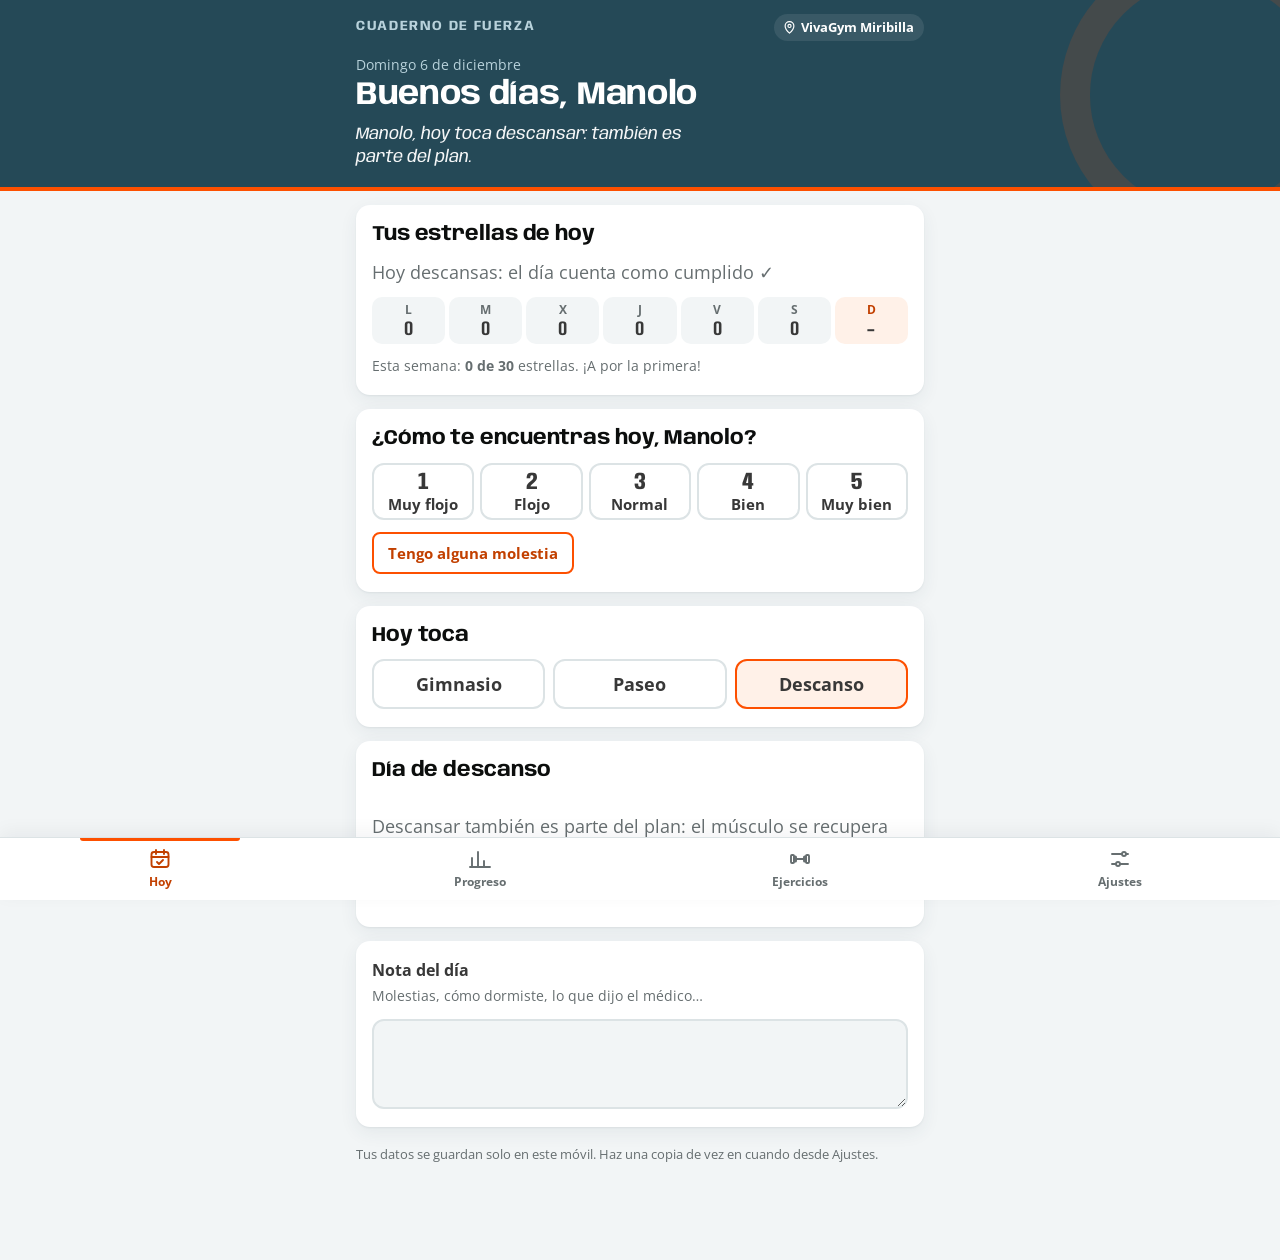
==== aita/index.html @ 925929ec "Lista de lo que se puede y no se puede hacer en Tekniker - herramientas/lista-lugares.mjs genera fot" ====
<!doctype html>
<html lang="es">
<head>
<meta charset="utf-8">
<meta name="viewport" content="width=device-width, initial-scale=1, viewport-fit=cover">
<title>Manolo · Cuaderno de Fuerza</title>
<meta name="theme-color" content="#254957">
<meta name="apple-mobile-web-app-capable" content="yes">
<meta name="mobile-web-app-capable" content="yes">
<meta name="apple-mobile-web-app-title" content="Aita">
<link rel="manifest" href="manifest.webmanifest">
<link rel="icon" type="image/png" sizes="192x192" href="../comun/icono-192.png">
<link rel="apple-touch-icon" href="../comun/icono-180.png">
<link rel="preconnect" href="https://fonts.googleapis.com">
<link rel="preconnect" href="https://fonts.gstatic.com" crossorigin>
<link rel="stylesheet" href="https://fonts.googleapis.com/css2?family=Anybody:ital,wdth,wght@0,50..150,400..800;1,50..150,400..800&family=Open+Sans:ital,wght@0,400;0,600;0,700;1,400&display=swap">
<link rel="stylesheet" href="../comun/estilos.css?v=21">
<style>[hidden]{display:none!important}</style>
</head>
<body>
<script>window.PERFIL = {"id": "aita", "nombre": "Manolo", "motor": "recuperacion", "clave": "cuaderno-aita", "migrarDe": "cuaderno-fuerza-v1", "gimnasio": "VivaGym Miribilla"};</script>
<script src="../comun/estadisticas.js?v=21"></script>
<script data-goatcounter="https://jon-apps.goatcounter.com/count"
        async src="//gc.zgo.at/count.js"></script>
<script src="../comun/iconos.js?v=21"></script>
<script src="../comun/base.js?v=21"></script>
<script src="../comun/catalogo.js?v=21"></script>
<script src="../comun/fichas.js?v=21"></script>
<script src="../comun/recuperacion.js?v=21"></script>
<script src="../comun/compartir.js?v=21"></script>
</body>
</html>
---- comun/estilos.css ----
/* Cuaderno de Fuerza, con el estilo de la sala (VivaGym Miribilla): fondo claro, naranja de
   marca para lo que se pulsa y el progreso, azul petróleo para la banda y los iconos. Títulos y
   números en Anybody (los números estrechos, por espacio), texto en Open Sans. Una columna,
   móvil primero. App personal: toma la paleta como inspiración, no el logo ni las fotos. */
:root {
  --bg: #F2F5F6;
  --card: #FFFFFF;
  --ink: #383838;
  --titulo: #0C0E0D;
  --muted: #666E70;
  --line: #DCE3E5;
  --accent: #FD5000;
  --accent-ink: #FFFFFF;
  --accent-texto: #C24000;
  --accent-soft: #FFF1E8;
  --sec: #6799AB;
  --sec-claro: #E1EBEE;
  --sec-oscuro: #254957;
  --band: #254957;
  --band-ink: #FFFFFF;
  --band-muted: #B8D2DB;
  --amber: #B95000;
  --amber-soft: #FFF4EC;
  --ok: #287D3C;
  --ok-soft: #EDF9F0;
  --warn: #DA1414;
  --warn-soft: #FEEFEF;
  --fig: #B7CBD2;
  --sombra: 0 1px 2px rgb(37 73 87 / .07), 0 6px 18px rgb(37 73 87 / .07);
  --f-body: "Open Sans", "Segoe UI", Roboto, Arial, sans-serif;
  --f-tit: "Anybody", "Arial Black", "Segoe UI", sans-serif;
  --f-num: "Anybody", "Arial Narrow", "Roboto Condensed", sans-serif;
  --radio: 14px;
}
@media (prefers-color-scheme: dark) {
  :root:not([data-theme="light"]) {
    --bg: #0F1416; --card: #182124; --ink: #E6EAEB; --titulo: #FFFFFF; --muted: #9AA8AD; --line: #2A363A;
    --accent: #FF6A1F; --accent-ink: #1A0D06; --accent-texto: #FF8A4D; --accent-soft: #3A2116;
    --sec: #7FB0C2; --sec-claro: #1F3138; --sec-oscuro: #9CC4D2;
    --band: #12262E; --band-ink: #FFFFFF; --band-muted: #8FB0BC;
    --amber: #FF9A57; --amber-soft: #3A2516; --ok: #6FCB86; --ok-soft: #153422; --warn: #FF7B73; --warn-soft: #3F1D1A;
    --fig: #34474E; --sombra: 0 1px 2px rgb(0 0 0 / .4);
    color-scheme: dark;
  }
}
:root[data-theme="dark"] {
  --bg: #0F1416; --card: #182124; --ink: #E6EAEB; --titulo: #FFFFFF; --muted: #9AA8AD; --line: #2A363A;
  --accent: #FF6A1F; --accent-ink: #1A0D06; --accent-texto: #FF8A4D; --accent-soft: #3A2116;
  --sec: #7FB0C2; --sec-claro: #1F3138; --sec-oscuro: #9CC4D2;
  --band: #12262E; --band-ink: #FFFFFF; --band-muted: #8FB0BC;
  --amber: #FF9A57; --amber-soft: #3A2516; --ok: #6FCB86; --ok-soft: #153422; --warn: #FF7B73; --warn-soft: #3F1D1A;
  --fig: #34474E; --sombra: 0 1px 2px rgb(0 0 0 / .4);
  color-scheme: dark;
}

/* ---------- Tema Tekniker ----------
   Para entrenar en el gimnasio de Tekniker (ver LUGARES en catalogo.js): azul eléctrico de la
   marca, gris grafito para el texto, azul marino en la banda y el amarillo del logo como detalle.
   Letra geométrica y fina (Albert Sans, parecida a la TT Hoves de su web) y botones en píldora.
   Inspirado en su web, sin usar su logo. */
:root[data-marca="tekniker"] {
  --bg: #F3F3F4; --card: #FFFFFF; --ink: #3C3C3B; --titulo: #1D1D1B; --muted: #6C757D; --line: #DEE2E6;
  --accent: #032CDD; --accent-ink: #FFFFFF; --accent-texto: #0223B1; --accent-soft: #E0E6FF;
  --sec: #456EEF; --sec-claro: #E9EDFE; --sec-oscuro: #022491;
  --band: #021A7A; --band-ink: #FFFFFF; --band-muted: #AFC0FF;
  --fig: #C5CDEB; --detalle: #FEDB00;
  --sombra: 0 1px 2px rgb(2 26 122 / .06), 0 6px 18px rgb(2 26 122 / .06);
  --f-body: "Albert Sans", "Segoe UI", Roboto, Arial, sans-serif;
  --f-tit: "Albert Sans", "Segoe UI", Roboto, Arial, sans-serif;
  --f-num: "Albert Sans", "Segoe UI", Roboto, Arial, sans-serif;
  --peso-tit: 600; --radio-btn: 999px;
}
@media (prefers-color-scheme: dark) {
  :root[data-marca="tekniker"]:not([data-theme="light"]) {
    --bg: #0B0F1E; --card: #141A2E; --ink: #E7E9F0; --titulo: #FFFFFF; --muted: #9AA3BD; --line: #263050;
    --accent: #5C7CFF; --accent-ink: #FFFFFF; --accent-texto: #9DB0FF; --accent-soft: #1B2556;
    --sec: #7B95FF; --sec-claro: #1A2242; --sec-oscuro: #B3C2FF;
    --band: #0A1450; --band-ink: #FFFFFF; --band-muted: #9DB0FF; --fig: #2E3960;
    --sombra: 0 1px 2px rgb(0 0 0 / .4);
  }
}
:root[data-marca="tekniker"][data-theme="dark"] {
  --bg: #0B0F1E; --card: #141A2E; --ink: #E7E9F0; --titulo: #FFFFFF; --muted: #9AA3BD; --line: #263050;
  --accent: #5C7CFF; --accent-ink: #FFFFFF; --accent-texto: #9DB0FF; --accent-soft: #1B2556;
  --sec: #7B95FF; --sec-claro: #1A2242; --sec-oscuro: #B3C2FF;
  --band: #0A1450; --band-ink: #FFFFFF; --band-muted: #9DB0FF; --fig: #2E3960;
  --sombra: 0 1px 2px rgb(0 0 0 / .4);
}
:root[data-marca="tekniker"] .btn { border-radius: var(--radio-btn); }
:root[data-marca="tekniker"] .hero::after { background: linear-gradient(90deg, var(--accent) 0 82%, var(--detalle) 82%); }
:root[data-marca="tekniker"] .hero::before { border-color: rgb(255 255 255 / .06); border-radius: 0; transform: rotate(45deg); }
:root[data-marca="tekniker"] .hero h1, :root[data-marca="tekniker"] h2 { font-weight: var(--peso-tit); letter-spacing: -.015em; }
:root[data-marca="tekniker"] .marca { font-weight: 600; }
:root[data-marca="tekniker"] .num { font-stretch: normal; }

/* ---------- Base ---------- */
* { box-sizing: border-box; }
body {
  margin: 0; background: var(--bg); color: var(--ink);
  font-family: var(--f-body); font-size: 18px; line-height: 1.45;
  padding-bottom: calc(96px + env(safe-area-inset-bottom, 0px));
}
.wrap { max-width: 600px; margin: 0 auto; display: grid; gap: 14px;
  padding-left: max(16px, env(safe-area-inset-left, 0px)); padding-right: max(16px, env(safe-area-inset-right, 0px)); padding-block: 14px 0; }
h1, h2, h3 { margin: 0; text-wrap: balance; }
h1, h2 { color: var(--titulo); }
h2 { font-family: var(--f-tit); font-weight: 700; font-size: 1.28rem; letter-spacing: -.005em; line-height: 1.15; }
h3 { font-size: 1.05rem; }
.eyebrow { font-size: .74rem; letter-spacing: .1em; text-transform: uppercase; color: var(--muted); font-weight: 700; }
.num { font-family: var(--f-num); font-stretch: 78%; font-weight: 600; font-variant-numeric: tabular-nums; }
.muted { color: var(--muted); }
.small { font-size: .9rem; }
.card { background: var(--card); border-radius: var(--radio); padding: 18px 16px; display: grid; gap: 12px; min-width: 0; box-shadow: var(--sombra); }
.top { display: flex; justify-content: space-between; align-items: baseline; gap: 12px; flex-wrap: wrap; }
.fila { display: flex; gap: 10px; flex-wrap: wrap; align-items: center; }
.estado-datos { font-size: .82rem; color: var(--muted); margin: 4px 0 0; }
button, input, select, textarea { font: inherit; color: inherit; }
button { cursor: pointer; }
button:focus-visible, input:focus-visible, select:focus-visible, textarea:focus-visible, a:focus-visible, label.btn:focus-within { outline: 3px solid var(--sec); outline-offset: 2px; }
a { color: var(--accent-texto); }

/* ---------- Cabecera (banda) ---------- */
.hero { background: var(--band); color: var(--band-ink); position: relative; overflow: hidden; }
.hero::after { content: ""; position: absolute; left: 0; right: 0; bottom: 0; height: 4px; background: var(--accent); }
.hero::before { content: ""; position: absolute; right: -70px; top: -50px; width: 230px; height: 230px; border-radius: 50%; border: 30px solid rgb(253 80 0 / .14); }
.hero-in { position: relative; max-width: 600px; margin: 0 auto; display: grid; gap: 4px;
  padding-left: max(16px, env(safe-area-inset-left, 0px)); padding-right: max(16px, env(safe-area-inset-right, 0px));
  padding-block: calc(14px + env(safe-area-inset-top, 0px)) 22px; }
.hero-top { display: flex; justify-content: space-between; align-items: center; gap: 10px; margin-bottom: 10px; flex-wrap: wrap; }
.marca { font-family: var(--f-tit); font-weight: 700; letter-spacing: .12em; text-transform: uppercase; font-size: .85rem; color: var(--band-muted); }
.gym { display: inline-flex; align-items: center; gap: 4px; font-size: .8rem; font-weight: 700; padding: 4px 10px 4px 8px; border-radius: 999px; background: rgb(255 255 255 / .09); color: var(--band-ink); }
.gym:empty { display: none; }
.gym .ui-icono { width: 15px; height: 15px; }
.hero-fecha { margin: 0; color: var(--band-muted); font-size: .9rem; }
.hero-fecha::first-letter { text-transform: uppercase; }
.hero h1 { font-family: var(--f-tit); font-weight: 700; font-size: 2rem; line-height: 1.08; letter-spacing: -.01em; color: var(--band-ink); }
.hero-msg { margin: 6px 0 0; font-family: var(--f-tit); font-style: italic; font-size: 1.05rem; line-height: 1.35; color: var(--band-ink); opacity: .95; max-width: 38ch; }

/* ---------- Pestañas ---------- */
nav.tabs {
  position: fixed; left: 0; right: 0; bottom: 0; z-index: 5;
  background: var(--card); box-shadow: 0 -1px 0 var(--line), 0 -6px 18px rgb(15 22 38 / .05);
  display: grid; padding-bottom: env(safe-area-inset-bottom, 0px);
  padding-left: env(safe-area-inset-left, 0px); padding-right: env(safe-area-inset-right, 0px);
}
nav.tabs button { min-height: 62px; border: 0; background: transparent; color: var(--muted); display: grid; justify-items: center; align-content: center; gap: 2px; font-size: .78rem; font-weight: 700; position: relative; }
nav.tabs button .ui-icono { width: 24px; height: 24px; }
nav.tabs button[aria-selected="true"] { color: var(--accent-texto); }
nav.tabs button[aria-selected="true"]::before { content: ""; position: absolute; top: 0; left: 25%; right: 25%; height: 3px; border-radius: 0 0 3px 3px; background: var(--accent); }
.ui-icono { width: 20px; height: 20px; flex: none; }
.ui-icono.grande { width: 34px; height: 34px; }

/* ---------- Botones, chips y campos ---------- */
.btn { min-height: 50px; padding: 10px 18px; border-radius: 8px; border: 2px solid var(--accent); background: var(--accent); color: var(--accent-ink); font-weight: 700; display: inline-flex; align-items: center; justify-content: center; gap: 8px; }
.btn.sec { background: transparent; color: var(--accent-texto); }
.btn.peq { min-height: 42px; padding: 6px 14px; font-size: .95rem; }
label.btn { cursor: pointer; }
.enlace { background: none; border: 0; padding: 0; color: var(--accent-texto); font-weight: 700; text-decoration: underline; text-underline-offset: 3px; min-height: 32px; }
.chips { display: grid; grid-template-columns: repeat(3, 1fr); gap: 8px; }
.chip { min-height: 50px; border-radius: 12px; border: 2px solid var(--line); background: var(--card); font-weight: 700; padding: 6px; color: var(--ink); }
.chip[aria-pressed="true"] { border-color: var(--accent); background: var(--accent-soft); }
.chip:disabled { opacity: .45; cursor: not-allowed; }
.chip.mini { min-height: 36px; padding: 4px 12px; font-size: .85rem; font-weight: 700; border-radius: 999px; }
.chip.mini[data-rod][aria-pressed="true"] { border-color: var(--warn); background: var(--warn-soft); }
.chips.cuatro, .chips.cinco { grid-template-columns: repeat(5, 1fr); }
.chips.cuatro { grid-template-columns: repeat(4, 1fr); }
.chips.cuatro .chip, .chips.cinco .chip { display: grid; gap: 2px; align-content: center; line-height: 1.15; padding: 8px 6px; }
.chips.cuatro .chip b, .chips.cinco .chip b { font-family: var(--f-tit); font-size: 1.05rem; }
.chips.cuatro .chip .small, .chips.cinco .chip .small { font-weight: 400; color: var(--muted); font-size: .76rem; }
@media (max-width: 620px) { .chips.cinco { grid-template-columns: repeat(3, 1fr); } }
@media (max-width: 520px) { .chips.cuatro { grid-template-columns: repeat(2, 1fr); } }
.escala { display: grid; grid-template-columns: repeat(5, 1fr); gap: 6px; }
.escala .chip { padding: 4px; font-size: .95rem; line-height: 1.15; }
.escala .chip b { display: block; font-family: var(--f-num); font-stretch: 80%; font-size: 1.5rem; }
.escala11 { display: grid; grid-template-columns: repeat(11, 1fr); gap: 4px; }
.escala11 .chip { min-height: 44px; padding: 0; font-family: var(--f-num); font-stretch: 80%; font-size: 1.2rem; }
@media (max-width: 480px) { .escala11 { grid-template-columns: repeat(6, 1fr); } }
.sens { display: flex; gap: 6px; flex-wrap: wrap; }
.sens .chip { min-height: 40px; padding: 4px 12px; font-size: .9rem; }
.campos { display: flex; gap: 10px; flex-wrap: wrap; align-items: end; }
.campos .btn { align-self: end; }
.campo { display: grid; gap: 4px; font-size: .85rem; color: var(--muted); min-width: 0; }
.campo select { width: 100%; }
.campo input:not([type="file"]):not(.texto):not(.corto) { width: 92px; min-height: 48px; border: 2px solid var(--line); border-radius: 10px; background: var(--bg); padding: 4px 10px; font-family: var(--f-num); font-stretch: 78%; font-weight: 600; font-size: 1.35rem; color: var(--ink); }
select { min-height: 48px; border: 2px solid var(--line); border-radius: 10px; background: var(--bg); padding: 4px 10px; max-width: 100%; color: var(--ink); }
.texto { min-height: 48px; border: 2px solid var(--line); border-radius: 12px; background: var(--bg); padding: 6px 14px; width: 100%; color: var(--ink); }
.area { font: inherit; font-size: .95rem; color: var(--ink); background: var(--bg); border: 2px solid var(--line); border-radius: 12px; padding: 10px; width: 100%; }
input.corto { width: 80px; min-height: 48px; border: 2px solid var(--line); border-radius: 10px; background: var(--bg); padding: 4px 10px; font-family: var(--f-num); font-stretch: 78%; font-weight: 600; font-size: 1.25rem; color: var(--ink); }
.lista-ajustes { display: grid; gap: 0; }
.lista-ajustes label { display: flex; align-items: center; gap: 12px; padding-block: 10px; border-top: 1px solid var(--line); min-height: 52px; }
.lista-ajustes input[type="checkbox"] { width: 26px; height: 26px; accent-color: var(--accent); flex: none; }
.lista-check { display: flex; gap: 12px; align-items: center; min-height: 44px; }
.lista-check input { width: 24px; height: 24px; accent-color: var(--accent); flex: none; }
details { border-top: 1px solid var(--line); padding-block: 10px; }
details summary { cursor: pointer; min-height: 32px; }
.grid-botones { display: grid; gap: 10px; }

/* ---------- Avisos ---------- */
.alerta { background: var(--warn-soft); border-left: 4px solid var(--warn); border-radius: 12px; padding: 14px 16px; display: grid; gap: 6px; }
.alerta strong { color: var(--warn); }
.aviso { background: var(--amber-soft); border-radius: 12px; padding: 10px 14px; font-size: .95rem; margin: 0; }
.nota { margin: 0; font-size: .95rem; color: var(--muted); border-left: 3px solid var(--line); padding-left: 10px; }
.sube { font-size: .9rem; color: var(--amber); font-weight: 700; }

/* ---------- Semana y progreso ---------- */
.semana { grid-template-columns: auto 1fr; align-items: center; gap: 14px; }
.puntos { display: flex; gap: 6px; }
.puntos i { width: 18px; height: 18px; border-radius: 50%; border: 2px solid var(--accent); }
.puntos i.lleno { background: var(--accent); }
.puntos i.dep { background: var(--sec); border-color: var(--sec); }
.puntos i.fuerza.hecho { background: var(--accent); }
.puntos i.cardio { border-color: var(--sec); border-style: dashed; }
.puntos i.cardio.hecho { background: var(--sec); border-style: solid; }
.grande { font-size: 1.7rem; }
.progreso-dia { height: 10px; background: var(--accent-soft); border-radius: 6px; overflow: hidden; }
.progreso-dia i { display: block; height: 100%; background: var(--accent); width: 0; transition: width .3s; border-radius: 6px; }
.tiles { display: grid; grid-template-columns: repeat(3, 1fr); gap: 10px; }
.tile { background: var(--card); border-radius: var(--radio); padding: 14px 12px; display: grid; gap: 2px; min-width: 0; box-shadow: var(--sombra); }
.tile .num { font-size: 2.3rem; line-height: 1; color: var(--accent-texto); font-weight: 700; }
.tile span:last-child { font-size: .82rem; color: var(--muted); }
@media (max-width: 380px) { .tiles .num { font-size: 1.8rem; } .escala .chip { font-size: .8rem; } }
.grafico { width: 100%; height: auto; display: block; }
.grafico text { fill: var(--muted); font-family: var(--f-body); font-size: 12px; }
.grafico .rejilla { stroke: var(--line); stroke-width: 1; }
.leyenda { display: flex; flex-wrap: wrap; gap: 14px; margin: 0; color: var(--muted); }
.leyenda i { display: inline-block; width: 12px; height: 12px; border-radius: 3px; margin-right: 6px; vertical-align: -1px; }
.leyenda i.raya { height: 0; border-top: 2px dashed var(--sec-oscuro); border-radius: 0; vertical-align: 3px; }
.historial { display: grid; gap: 0; }
.hist { display: flex; justify-content: space-between; gap: 12px; padding-block: 10px; border-top: 1px solid var(--line); }
.hist:first-child { border-top: 0; }

/* ---------- Iconos de músculo y de material ---------- */
.musculo { width: 44px; height: 62px; flex: none; display: block; }
.musculo.grande { width: 72px; height: 100px; }
.musculo-btn { flex: none; width: 60px; height: 72px; border-radius: 14px; border: 0; padding: 5px 0; background: var(--sec-claro); display: grid; place-items: center; }
.musculo-btn.peq { width: 50px; height: 64px; border-radius: 12px; padding: 4px 0; }
.ap-icono { width: 100%; height: 100%; }
.ap-chip { width: 26px; height: 26px; border-radius: 7px; object-fit: cover; flex: none; display: inline-grid; place-items: center; }
.ap-chip.sin-foto { background: var(--sec-claro); color: var(--sec-oscuro); padding: 3px; }
.item-foto { width: 52px; height: 52px; border-radius: 12px; object-fit: cover; flex: none; display: grid; place-items: center; }
.item-foto.sin-foto { background: var(--sec-claro); color: var(--sec-oscuro); padding: 12px; }

/* ---------- Ejercicio en la sesión (rutina) ---------- */
.calent { display: grid; gap: 0; padding: 4px 0 6px; border-bottom: 1px solid var(--line); }
.ejr { display: grid; gap: 10px; padding-block: 18px; border-bottom: 1px solid var(--line); min-width: 0; }
.ejr:last-child { border-bottom: 0; }
.ejr-cab { display: flex; gap: 12px; align-items: start; }
.ejr-tit { flex: 1; min-width: 0; display: grid; gap: 1px; }
.ejr h3 { font-size: 1.15rem; }
.ejr.hecho h3 { color: var(--muted); }
.ejr.hecho h3::after { content: " ✓"; color: var(--ok); }
.ej-grupo { font-size: .74rem; letter-spacing: .08em; text-transform: uppercase; color: var(--accent-texto); font-weight: 700; }
.ej-nombre { font-weight: 700; font-size: 1.1rem; }
.ej-pauta { font-size: .92rem; color: var(--muted); }
.ayuda-btn { flex: none; width: 40px; height: 40px; border-radius: 50%; border: 2px solid var(--accent); background: transparent; color: var(--accent-texto); font-weight: 700; font-size: 1.15rem; }
.variantes { display: flex; gap: 6px; flex-wrap: wrap; }
.chip.var { display: inline-flex; align-items: center; gap: 8px; min-height: 42px; padding: 4px 12px 4px 6px; font-size: .88rem; border-radius: 12px; }
.ap-linea { display: inline-flex; align-items: center; gap: 8px; justify-self: start; background: none; border: 0; padding: 0; color: var(--muted); font-size: .9rem; font-weight: 700; }
.ajuste-maq { margin: 0; color: var(--ink); background: var(--bg); border-radius: 8px; padding: 6px 10px; }
.ultima { margin: 0; color: var(--ink); font-size: 1.08rem; letter-spacing: .01em; }
.consejo { margin: 0; font-size: .92rem; border-radius: 10px; padding: 8px 12px; background: var(--accent-soft); }
.consejo.sube { background: var(--amber-soft); }
.consejo.sube::before { content: "↑ "; font-weight: 700; color: var(--amber); }
.series { display: grid; gap: 6px; }
.serie { display: grid; grid-template-columns: 30px minmax(0, 1fr) 44px minmax(0, 1fr) 30px 48px; gap: 6px; align-items: center; }
.series.sin-peso .serie { grid-template-columns: 30px minmax(0, 1fr) 30px 48px; }
.serie .sn { font-family: var(--f-num); font-stretch: 78%; font-weight: 600; font-size: 1.25rem; color: var(--muted); text-align: center; line-height: 1; }
.serie .sn sup { display: block; font-family: var(--f-body); font-size: .6rem; letter-spacing: .04em; text-transform: uppercase; }
.serie input { width: 100%; min-height: 48px; border: 2px solid var(--line); border-radius: 10px; background: var(--bg); padding: 4px 8px; font-family: var(--f-num); font-stretch: 78%; font-weight: 600; font-size: 1.35rem; color: var(--ink); }
.serie input::placeholder { color: var(--muted); opacity: .55; }
.serie .u { font-size: .8rem; color: var(--muted); }
.serie.ok input { border-color: transparent; background: var(--ok-soft); }
.ej-acciones { gap: 6px; }
.superserie { display: grid; gap: 4px; margin-top: 12px; padding: 12px; border: 2px dashed var(--line); border-radius: 14px; }
.superserie .ejr:last-child { padding-bottom: 4px; }

/* Check redondo (compartido por las dos libretas) */
.check { width: 56px; height: 56px; border-radius: 50%; border: 3px solid var(--line); background: transparent; display: grid; place-items: center; }
.check svg { width: 28px; height: 28px; stroke: #FFFFFF; stroke-width: 3.5; fill: none; opacity: 0; }
.check[aria-pressed="true"] { background: var(--ok); border-color: var(--ok); }
.check[aria-pressed="true"] svg { opacity: 1; }
.check.peq { width: 48px; height: 48px; border-width: 2px; }
.check.peq svg { width: 24px; height: 24px; }

/* ---------- Ejercicio en la sesión (recuperación) ---------- */
.ej { display: grid; grid-template-columns: 56px 1fr; gap: 12px; align-items: start; padding-block: 16px; border-top: 1px solid var(--line); }
.ej:first-of-type { border-top: 0; }
.ej-cuerpo { display: grid; gap: 8px; min-width: 0; }
.ej-cab { display: flex; gap: 10px; align-items: start; justify-content: space-between; }
.ej-tit { display: grid; min-width: 0; }
.ej-cab .musculo { width: 40px; height: 56px; }
.ej.hecho .ej-nombre { color: var(--muted); }

/* ---------- Temporizador de descanso ---------- */
#flotante { position: fixed; left: 0; right: 0; bottom: calc(62px + env(safe-area-inset-bottom, 0px)); z-index: 6; padding-left: max(12px, env(safe-area-inset-left, 0px)); padding-right: max(12px, env(safe-area-inset-right, 0px)); pointer-events: none; }
.descanso { pointer-events: auto; position: relative; overflow: hidden; max-width: 600px; margin: 0 auto 8px; display: flex; align-items: center; gap: 8px; background: var(--band); color: var(--band-ink); border-radius: 16px; padding: 10px 12px 14px; box-shadow: 0 8px 24px rgb(0 0 0 / .3); }
.descanso-txt { display: grid; flex: 1; min-width: 0; }
.descanso-txt .eyebrow { color: var(--band-muted); }
.descanso-txt b.num { font-size: 2.1rem; line-height: 1; }
.descanso-txt .small { opacity: .85; white-space: nowrap; overflow: hidden; text-overflow: ellipsis; }
.descanso .btn { border-color: var(--band-ink); }
.descanso .btn.sec { color: var(--band-ink); }
.descanso .btn:not(.sec) { background: var(--band-ink); color: var(--band); }
.descanso-barra { position: absolute; left: 0; bottom: 0; height: 5px; background: var(--accent); width: 100%; transition: width .25s linear; }
body.con-descanso { padding-bottom: calc(190px + env(safe-area-inset-bottom, 0px)); }

/* ---------- Hoja (panel desde abajo) ---------- */
#hoja { position: fixed; inset: 0; z-index: 20; display: grid; align-items: end; }
.hoja-fondo { position: absolute; inset: 0; background: rgb(6 10 20 / .55); }
.hoja { position: relative; background: var(--card); color: var(--ink); width: 100%; max-width: 620px; margin: 0 auto; max-height: 90vh; overflow-y: auto; overscroll-behavior: contain;
  border-radius: 22px 22px 0 0; display: grid; gap: 14px; align-content: start;
  padding-top: 22px; padding-bottom: calc(24px + env(safe-area-inset-bottom, 0px));
  padding-left: max(18px, env(safe-area-inset-left, 0px)); padding-right: max(18px, env(safe-area-inset-right, 0px)); }
.hoja::before { content: ""; position: absolute; top: 8px; left: 50%; width: 42px; height: 5px; margin-left: -21px; border-radius: 3px; background: var(--line); }
.hoja h2 { font-size: 1.4rem; }
.hoja h3 { margin: 0 0 6px; }
.hoja-cab { display: flex; justify-content: space-between; align-items: start; gap: 12px; }
.cerrar { flex: none; width: 44px; height: 44px; border-radius: 50%; border: 0; background: var(--bg); font-size: 1.6rem; line-height: 1; color: var(--ink); }
body.sin-scroll { overflow: hidden; }
.pasos { margin: 0; padding-left: 1.3em; display: grid; gap: 6px; }
.foto-grande { border-radius: 16px; overflow: hidden; background: var(--bg); border: 2px dashed var(--line); min-height: 140px; display: grid; place-items: center; }
.foto-grande img { width: 100%; max-height: 50vh; object-fit: contain; display: block; }
.foto-grande p { margin: 0; padding: 24px; text-align: center; color: var(--muted); }
.ficha-top { display: flex; gap: 16px; align-items: center; background: var(--sec-claro); border-radius: 16px; padding: 10px 16px; }
.ficha-txt { display: grid; gap: 4px; min-width: 0; }
.cambio { display: grid; grid-template-columns: auto 1fr; gap: 6px 12px; align-items: center; }
.cambio > b[aria-hidden] { grid-column: 1 / -1; color: var(--muted); padding-left: 14px; }
.cambio .musculo { width: 36px; height: 50px; }

/* ---------- Listas, filtros y control segmentado ---------- */
.filtro { display: grid; gap: 4px; min-width: 0; }
.zonas { display: flex; gap: 6px; overflow-x: auto; padding-bottom: 4px; scrollbar-width: thin; }
.zonas .chip { flex: none; }
.lista { display: grid; gap: 0; }
.item { display: grid; grid-template-columns: 52px 1fr; gap: 12px; align-items: center; text-align: left; background: none; border: 0; border-top: 1px solid var(--line); padding: 10px 0; min-height: 66px; color: var(--ink); width: 100%; }
.item:first-child { border-top: 0; }
.item:disabled { cursor: default; }
.item .musculo.item-ico { width: 52px; height: 62px; background: var(--sec-claro); border-radius: 12px; padding: 4px 6px; }
.item-txt { display: grid; gap: 2px; min-width: 0; }
.etiquetas { display: flex; flex-wrap: wrap; gap: 4px; margin-top: 2px; }
.etiqueta { font-size: .7rem; font-weight: 700; letter-spacing: .04em; text-transform: uppercase; color: var(--muted); background: var(--bg); border-radius: 6px; padding: 2px 7px; }
.seg { display: grid; grid-auto-flow: column; grid-auto-columns: 1fr; gap: 4px; background: var(--card); border-radius: 14px; padding: 4px; box-shadow: var(--sombra); }
.seg button { min-height: 44px; border: 0; border-radius: 10px; background: transparent; font-weight: 700; color: var(--muted); }
.seg button[aria-selected="true"] { background: var(--accent); color: var(--accent-ink); }

/* ---------- Portada ---------- */
.persona { display: grid; grid-template-columns: 1fr auto; align-items: center; gap: 12px; text-decoration: none; color: var(--ink); }
.persona b { font-family: var(--f-tit); font-size: 1.5rem; color: var(--titulo); }
.persona .flecha { font-family: var(--f-tit); font-size: 2rem; color: var(--accent-texto); }

@media (prefers-reduced-motion: reduce) { * { transition: none !important; scroll-behavior: auto !important; } }

/* ---------- Fotos compartidas ---------- */
.foto-grande { position: relative; }
.foto-origen { position: absolute; left: 10px; bottom: 10px; background: rgb(6 10 20 / .72); color: #FFFFFF; font-size: .78rem; font-weight: 700; border-radius: 8px; padding: 4px 9px; }
.item.sel-foto { grid-template-columns: 28px 52px 1fr; cursor: pointer; }
.item.sel-foto input { width: 24px; height: 24px; accent-color: var(--accent); }
.btn:disabled { opacity: .5; cursor: not-allowed; }
code { font-size: .85em; background: var(--bg); border-radius: 5px; padding: 1px 5px; word-break: break-all; }

/* ---------- Conexión con GitHub ---------- */
.gh-estado { background: var(--ok-soft); border-radius: 12px; padding: 10px 14px; font-size: .95rem; }
.qr { background: #FFFFFF; border-radius: 16px; padding: 14px; width: min(100%, 300px); justify-self: center; min-height: 120px; display: grid; place-items: center; }
.qr svg { width: 100%; height: auto; display: block; }
.toast { position: fixed; left: 50%; transform: translateX(-50%); bottom: calc(76px + env(safe-area-inset-bottom, 0px)); z-index: 30; background: var(--band); color: var(--band-ink); border-radius: 12px; padding: 12px 16px; font-weight: 700; box-shadow: 0 8px 24px rgb(0 0 0 / .3); max-width: calc(100% - 32px); }
.foto-grande.generica { border-style: solid; background: #ECEFF5; }
.semana .grande { display: block; line-height: 1.1; }

/* ---------- Celebraciones ---------- */
.toast.celebra { width: min(520px, calc(100% - 32px)); bottom: auto; top: calc(14px + env(safe-area-inset-top, 0px)); background: var(--accent); color: var(--accent-ink); font-size: 1.05rem; text-align: center; animation: entra .35s ease-out; }
@keyframes entra { from { transform: translate(-50%, -20px); opacity: 0; } }
.confeti { position: fixed; inset: 0; z-index: 40; pointer-events: none; overflow: hidden; }
.confeti i { position: absolute; top: -20px; width: 9px; height: 14px; border-radius: 2px; animation: cae linear forwards; }
@keyframes cae { to { transform: translate(var(--deriva), 105vh) rotate(var(--giro)); } }

/* ---------- Estrellas, paso a paso y semana (Aita) ---------- */
.estrella { display: inline-grid; flex: none; }
.estrella svg { width: 100%; height: 100%; fill: var(--line); }
.estrella.si svg { fill: var(--accent); }
.estrellas { display: grid; grid-template-columns: repeat(5, 1fr); gap: 4px; text-align: center; }
.estrellas > div { display: grid; justify-items: center; gap: 2px; font-size: .78rem; font-weight: 700; color: var(--muted); min-width: 0; }
.estrellas .estrella { width: 46px; height: 46px; }
.estrellas.mini { display: flex; gap: 3px; }
.estrellas.mini .estrella { width: 22px; height: 22px; }
.estrellas.grandes { display: flex; justify-content: center; gap: 4px; }
.estrellas.grandes .estrella { width: 50px; height: 50px; animation: brilla .5s ease-out backwards; }
.estrellas.grandes .estrella:nth-child(2) { animation-delay: .12s; } .estrellas.grandes .estrella:nth-child(3) { animation-delay: .24s; }
.estrellas.grandes .estrella:nth-child(4) { animation-delay: .36s; } .estrellas.grandes .estrella:nth-child(5) { animation-delay: .48s; }
@keyframes brilla { from { transform: scale(.2) rotate(-40deg); opacity: 0; } }
.semana-dias { display: grid; grid-template-columns: repeat(7, 1fr); gap: 4px; text-align: center; }
.semana-dias div { background: var(--bg); border-radius: 10px; padding: 4px 0 2px; display: grid; font-size: .75rem; font-weight: 700; color: var(--muted); }
.semana-dias div.hoy { background: var(--accent-soft); color: var(--accent-texto); }
.semana-dias b { font-family: var(--f-num); font-stretch: 78%; font-size: 1.25rem; color: var(--ink); line-height: 1.2; }
.btn.grande { min-height: 60px; font-size: 1.2rem; width: 100%; border-radius: 12px; }
.btn.verde { background: var(--ok); border-color: var(--ok); color: #FFFFFF; }
.paso-nombre { font-size: 1.6rem !important; }
.paso-foto { border-radius: 16px; overflow: hidden; background: var(--bg); display: grid; place-items: center; min-height: 140px; }
.paso-foto img { width: 100%; max-height: 32vh; object-fit: contain; display: block; }
.paso-foto.icono { background: var(--sec-claro); padding: 12px; }
.paso-pauta { margin: 0; font-size: 1.15rem; font-weight: 600; color: var(--ink); }
.paso-campos .campo { font-size: .95rem; }
.paso-campos .campo input:not([type="file"]):not(.texto):not(.corto) { width: 96px; min-height: 58px; font-size: 1.7rem; }
.paso-nav { display: flex; justify-content: space-between; gap: 10px; }
.paso-hecho { margin: 0; text-align: center; font-family: var(--f-tit); font-weight: 800; font-size: 1.8rem; color: var(--ok); }
.paso-sens { display: grid; grid-template-columns: repeat(3, 1fr); gap: 8px; }
.paso-sens .btn { min-height: 64px; font-size: 1.15rem; }
.estrella-nueva { margin: 0; display: flex; align-items: center; gap: 8px; font-weight: 700; color: var(--accent-texto); background: var(--accent-soft); border-radius: 12px; padding: 8px 12px; animation: aparece .4s ease-out; }
@keyframes aparece { from { transform: scale(.85); opacity: 0; } }
.estrella-nueva .estrella { width: 30px; height: 30px; }
.fiesta { text-align: center; display: grid; gap: 12px; justify-items: center; }
.fiesta h2 { font-size: 1.55rem; }
.familia { margin: 0; font-style: italic; background: var(--sec-claro); border-radius: 14px; padding: 12px 16px; }
.familia span { display: block; font-style: normal; font-weight: 700; margin-top: 4px; }
.mejora { margin: 0; color: var(--ok); font-weight: 700; }
.semana-img { width: 100%; border-radius: 14px; box-shadow: var(--sombra); }

/* ---------- Álbum de cromos (rutina) ---------- */
.album { display: grid; grid-template-columns: repeat(3, minmax(0, 1fr)); gap: 8px; }
.cromo { position: relative; display: grid; gap: 4px; align-content: start; padding: 6px; border-radius: 12px; border: 2px solid var(--line); background: var(--card); color: var(--ink); text-align: center; min-width: 0; }
.cromo-img { position: relative; display: grid; place-items: center; aspect-ratio: 1; border-radius: 8px; overflow: hidden; background: var(--bg); color: var(--sec-oscuro); }
.cromo-img img { width: 100%; height: 100%; object-fit: cover; }
.cromo-img .ap-icono { width: 60%; height: 60%; }
.cromo-nombre { font-size: .72rem; font-weight: 700; line-height: 1.2; overflow-wrap: anywhere; }
.cromo.bloqueado { border-style: dashed; color: var(--muted); }
.cromo.bloqueado .cromo-img > :not(.cromo-candado) { filter: grayscale(1); opacity: .25; }
.cromo-candado { position: absolute; inset: 0; display: grid; place-items: center; font-family: var(--f-tit); font-size: 2rem; color: var(--muted); }
.cromo.dorado { border-color: #E2A400; background: linear-gradient(160deg, #FFF6D6, var(--card) 60%); }
.cromo-oro { position: absolute; top: 2px; right: 6px; color: #E2A400; font-size: 1.1rem; text-shadow: 0 1px 2px rgb(0 0 0 / .25); }

/* ---------- Lugar de entrenamiento ---------- */
.chips.lugares { grid-template-columns: repeat(auto-fit, minmax(120px, 1fr)); }
.chips.lugares .chip { display: inline-flex; align-items: center; justify-content: center; gap: 6px; }
.chips.lugares .ui-icono { width: 18px; height: 18px; }

/* Plan a medida y favoritos */
.chips.dias-sem { grid-template-columns: repeat(6, 1fr); gap: 6px; }
.chips.dias-sem .chip { min-height: 42px; font-family: var(--f-num); font-size: 1.15rem; }
.semana-tipo { display: grid; grid-template-columns: repeat(7, 1fr); gap: 4px; }
.semana-tipo span { display: grid; gap: 2px; text-align: center; padding: 6px 2px; border-radius: 10px; background: var(--bg); color: var(--muted); font-size: .68rem; }
.semana-tipo b { font-family: var(--f-tit); font-size: 1rem; color: var(--ink); }
.semana-tipo .f { background: var(--accent-soft); color: var(--accent-texto, var(--accent)); font-weight: 700; }
.semana-tipo .c { background: var(--sec-claro); color: var(--sec-oscuro); font-weight: 700; }
.chips-fav { display: flex; flex-wrap: wrap; gap: 6px; }
.chip.fav { justify-self: start; }
.chips-fav .chip[aria-pressed="true"] { border-color: var(--dorado, #E2A400); background: #FFF6D6; color: #5C4300; }
.chips-fav .chip[aria-pressed="true"]::after { content: " ★"; }
@media (prefers-color-scheme: dark) { :root:not([data-theme="light"]) .chips-fav .chip[aria-pressed="true"] { background: #3A3010; color: #FFD666; } }
:root[data-theme="dark"] .chips-fav .chip[aria-pressed="true"] { background: #3A3010; color: #FFD666; }
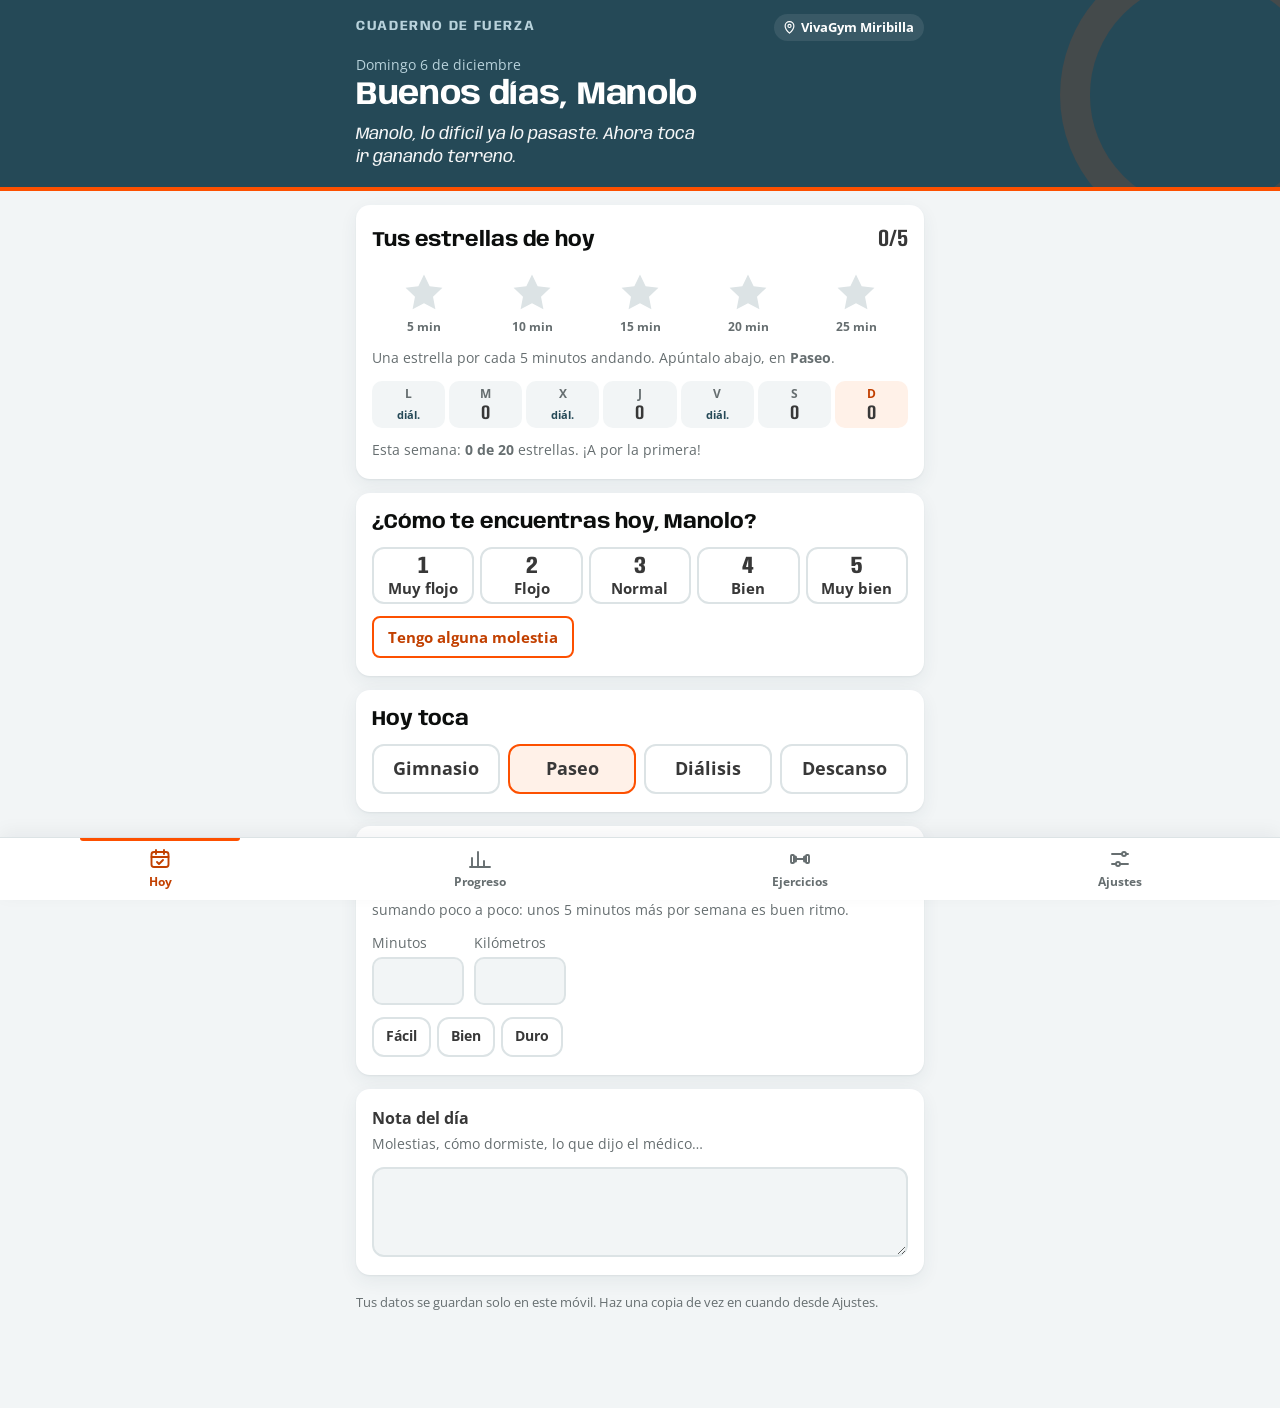
==== commit 6651ad41: "Aita: diálisis lunes, miércoles y viernes, gimnasio 3 días, paseo diario y nada tumbado - Semana: L," ====
--- a/aita/index.html
+++ b/aita/index.html
@@ -14,19 +14,19 @@
 <link rel="preconnect" href="https://fonts.googleapis.com">
 <link rel="preconnect" href="https://fonts.gstatic.com" crossorigin>
 <link rel="stylesheet" href="https://fonts.googleapis.com/css2?family=Anybody:ital,wdth,wght@0,50..150,400..800;1,50..150,400..800&family=Open+Sans:ital,wght@0,400;0,600;0,700;1,400&display=swap">
-<link rel="stylesheet" href="../comun/estilos.css?v=21">
+<link rel="stylesheet" href="../comun/estilos.css?v=22">
 <style>[hidden]{display:none!important}</style>
 </head>
 <body>
 <script>window.PERFIL = {"id": "aita", "nombre": "Manolo", "motor": "recuperacion", "clave": "cuaderno-aita", "migrarDe": "cuaderno-fuerza-v1", "gimnasio": "VivaGym Miribilla"};</script>
-<script src="../comun/estadisticas.js?v=21"></script>
+<script src="../comun/estadisticas.js?v=22"></script>
 <script data-goatcounter="https://jon-apps.goatcounter.com/count"
         async src="//gc.zgo.at/count.js"></script>
-<script src="../comun/iconos.js?v=21"></script>
-<script src="../comun/base.js?v=21"></script>
-<script src="../comun/catalogo.js?v=21"></script>
-<script src="../comun/fichas.js?v=21"></script>
-<script src="../comun/recuperacion.js?v=21"></script>
-<script src="../comun/compartir.js?v=21"></script>
+<script src="../comun/iconos.js?v=22"></script>
+<script src="../comun/base.js?v=22"></script>
+<script src="../comun/catalogo.js?v=22"></script>
+<script src="../comun/fichas.js?v=22"></script>
+<script src="../comun/recuperacion.js?v=22"></script>
+<script src="../comun/compartir.js?v=22"></script>
 </body>
 </html>
--- a/comun/estilos.css
+++ b/comun/estilos.css
@@ -391,6 +391,8 @@
 .semana-dias div { background: var(--bg); border-radius: 10px; padding: 4px 0 2px; display: grid; font-size: .75rem; font-weight: 700; color: var(--muted); }
 .semana-dias div.hoy { background: var(--accent-soft); color: var(--accent-texto); }
 .semana-dias b { font-family: var(--f-num); font-stretch: 78%; font-size: 1.25rem; color: var(--ink); line-height: 1.2; }
+.semana-dias b.dialisis { font-family: inherit; font-stretch: normal; font-size: .7rem; color: var(--sec-oscuro); line-height: 1.9; }
+.card.dialisis { border-left: 6px solid var(--sec); }
 .btn.grande { min-height: 60px; font-size: 1.2rem; width: 100%; border-radius: 12px; }
 .btn.verde { background: var(--ok); border-color: var(--ok); color: #FFFFFF; }
 .paso-nombre { font-size: 1.6rem !important; }
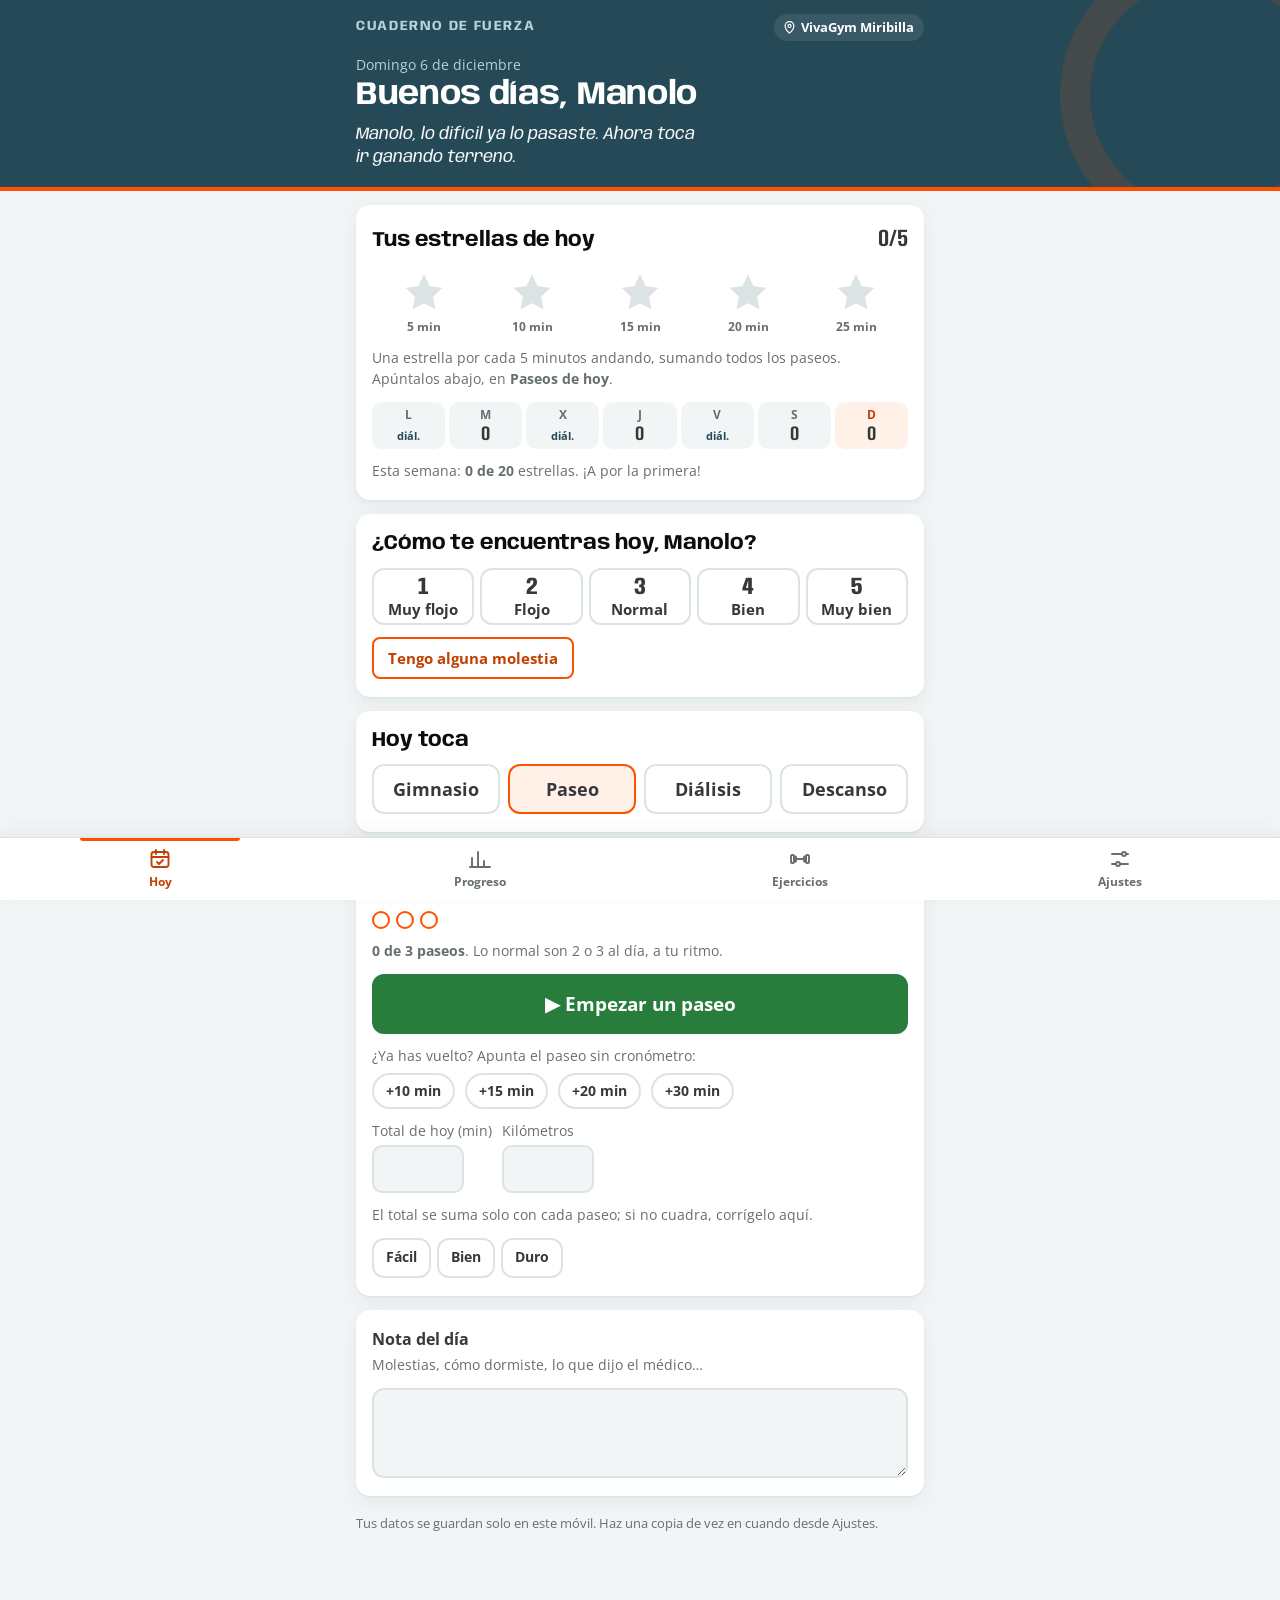
==== commit 6459b6c8: "Aita: varios paseos al día con cronómetro y total editable - Paseos de hoy: objetivo 2 o 3 al día. E" ====
--- a/aita/index.html
+++ b/aita/index.html
@@ -14,19 +14,19 @@
 <link rel="preconnect" href="https://fonts.googleapis.com">
 <link rel="preconnect" href="https://fonts.gstatic.com" crossorigin>
 <link rel="stylesheet" href="https://fonts.googleapis.com/css2?family=Anybody:ital,wdth,wght@0,50..150,400..800;1,50..150,400..800&family=Open+Sans:ital,wght@0,400;0,600;0,700;1,400&display=swap">
-<link rel="stylesheet" href="../comun/estilos.css?v=22">
+<link rel="stylesheet" href="../comun/estilos.css?v=23">
 <style>[hidden]{display:none!important}</style>
 </head>
 <body>
 <script>window.PERFIL = {"id": "aita", "nombre": "Manolo", "motor": "recuperacion", "clave": "cuaderno-aita", "migrarDe": "cuaderno-fuerza-v1", "gimnasio": "VivaGym Miribilla"};</script>
-<script src="../comun/estadisticas.js?v=22"></script>
+<script src="../comun/estadisticas.js?v=23"></script>
 <script data-goatcounter="https://jon-apps.goatcounter.com/count"
         async src="//gc.zgo.at/count.js"></script>
-<script src="../comun/iconos.js?v=22"></script>
-<script src="../comun/base.js?v=22"></script>
-<script src="../comun/catalogo.js?v=22"></script>
-<script src="../comun/fichas.js?v=22"></script>
-<script src="../comun/recuperacion.js?v=22"></script>
-<script src="../comun/compartir.js?v=22"></script>
+<script src="../comun/iconos.js?v=23"></script>
+<script src="../comun/base.js?v=23"></script>
+<script src="../comun/catalogo.js?v=23"></script>
+<script src="../comun/fichas.js?v=23"></script>
+<script src="../comun/recuperacion.js?v=23"></script>
+<script src="../comun/compartir.js?v=23"></script>
 </body>
 </html>
--- a/comun/estilos.css
+++ b/comun/estilos.css
@@ -448,3 +448,8 @@
 .chips-fav .chip[aria-pressed="true"]::after { content: " ★"; }
 @media (prefers-color-scheme: dark) { :root:not([data-theme="light"]) .chips-fav .chip[aria-pressed="true"] { background: #3A3010; color: #FFD666; } }
 :root[data-theme="dark"] .chips-fav .chip[aria-pressed="true"] { background: #3A3010; color: #FFD666; }
+
+/* Paseos de Aita: cronómetro en marcha */
+.paseo-marcha { display: grid; gap: 8px; justify-items: center; text-align: center; padding: 14px; border-radius: 16px; background: var(--accent-soft); }
+.paseo-marcha #pCrono { font-size: 3rem; line-height: 1; color: var(--ink); }
+.paseo-marcha .btn { width: 100%; }
